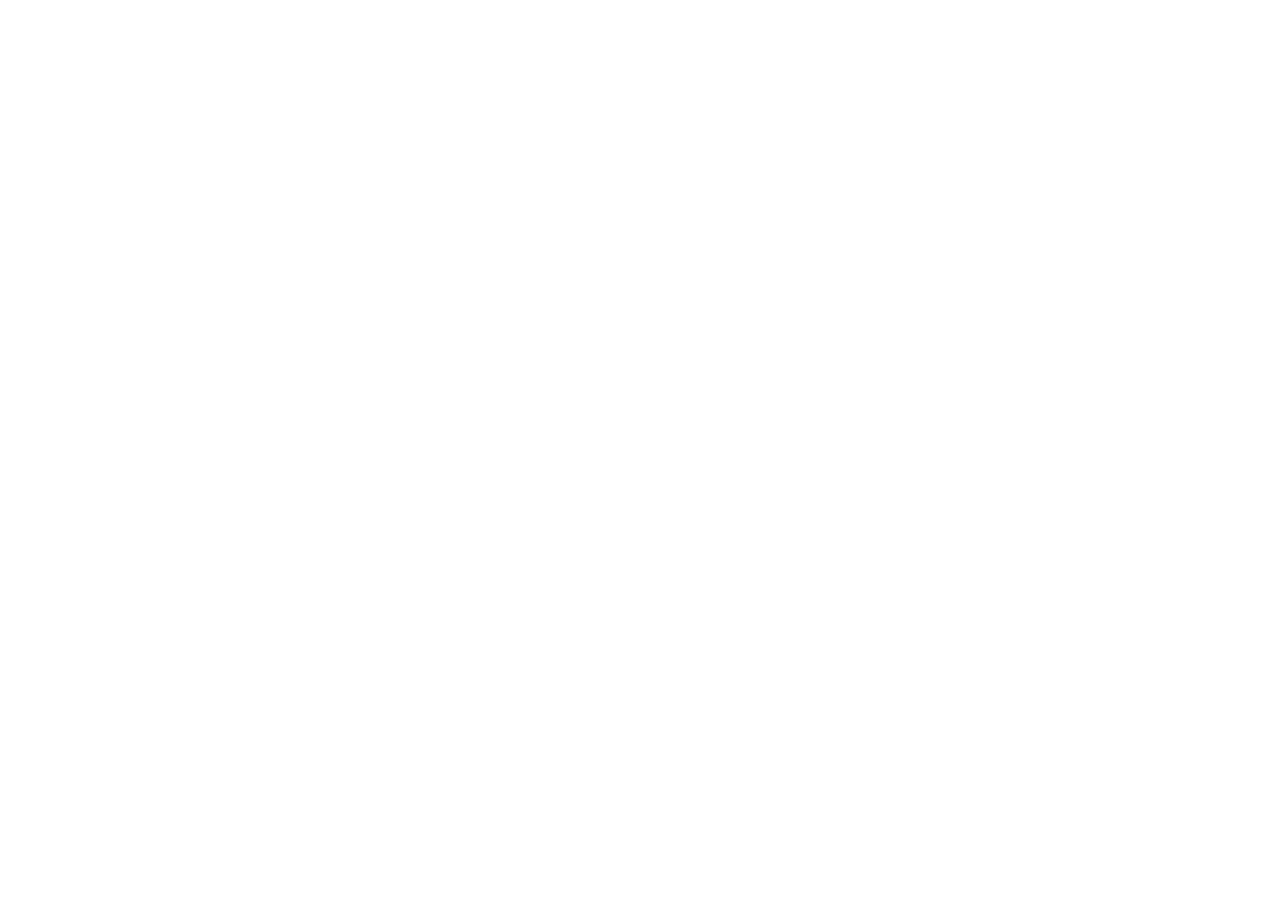
==== frontend-spa/index.html @ 02af86c4 "fix backend api with spring" ====
<!DOCTYPE html>
<html lang="en">

<head>
    <meta charset="UTF-8">
    <meta name="viewport" content="width=device-width, initial-scale=1.0">
    <title>Module 5 Project</title>
</head>

<body>

</body>

</html>
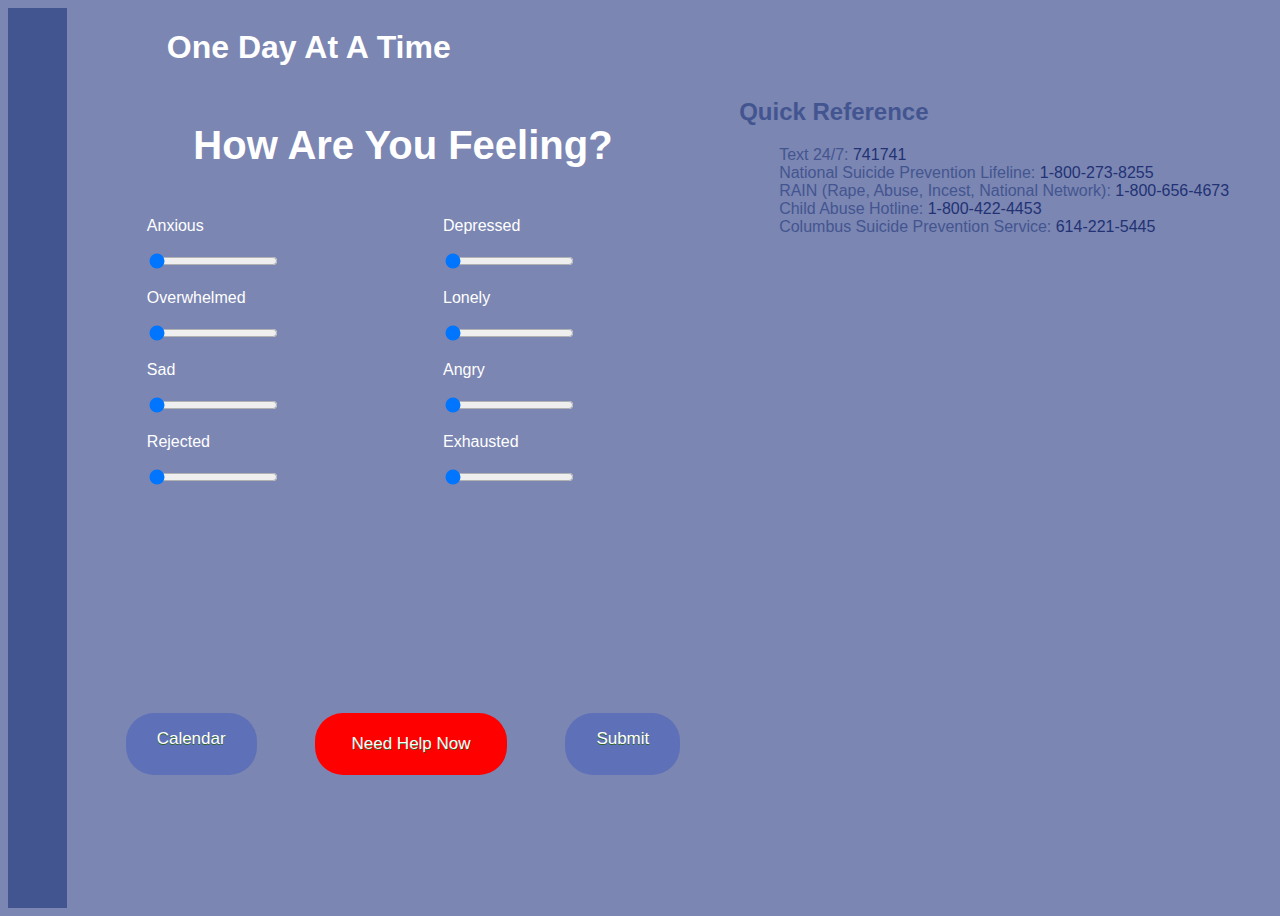
==== commit c072502b: "getting index.html ready" ====
--- a/frontend-spa/index.html
+++ b/frontend-spa/index.html
@@ -2,12 +2,110 @@
 <html lang="en">
 
 <head>
+    <link rel="stylesheet" href="src/css/layout.css">
+    <link rel="stylesheet" href="src/css/style.css">
+    <link rel="stylesheet" href="src/css/calendar.css">
+    <link rel="stylesheet" href="src/css/card.css">
     <meta charset="UTF-8">
     <meta name="viewport" content="width=device-width, initial-scale=1.0">
-    <title>Module 5 Project</title>
+    <title>One Day At A Time</title>
 </head>
 
 <body>
+    <div class="grid-container">
+        <aside class="col-left"></aside>
+        <section class="col-mid">
+            <div class="mid-row-one"><h1>One Day At A Time</h1>
+            </div>
+            <div class="mid-row-two">
+                <div class="speedometer-grid">
+                    <h2 class="lander__header">How Are You Feeling?</h2>
+                    <div class="rating-elements">
+                        <div class="speedometer">
+                            <p class="speedometer-title">Anxious</p>
+                            <div class="slider">
+                                <input name="anxious" class="anxious_input slider_input" type="range" value="0" min="0" max="100">
+                            </div>
+                        </div>
+                        <div class="speedometer">
+                            <p class="speedometer-title">Depressed</p>
+                            <div class="slider">
+                                <input name="depressed" class="depressed_input slider_input" type="range" value="0" min="0" max="100">
+                            </div>
+                        </div>
+                        <div class="speedometer">
+                            <p class="speedometer-title">Overwhelmed</p>
+                            <div class="slider">
+                                <input name="overwhelmed" class="overwhelmed_input slider_input" type="range" value="0" min="0" max="100">
+                            </div>
+                        </div>
+                        <div class="speedometer">
+                            <p class="speedometer-title">Lonely</p>
+                            <div class="slider">
+                                <input name="lonely" class="lonely_input slider_input" type="range" value="0" min="0" max="100">
+                            </div>
+                        </div>
+                        <div class="speedometer">
+                            <p class="speedometer-title">Sad</p>
+                            <div class="slider">
+                                <input name="sad" class="sad_input slider_input" type="range" value="0" min="0" max="100">
+                            </div>
+                        </div>
+                        <div class="speedometer">
+                            <p class="speedometer-title">Angry</p>
+                            <div class="slider">
+                                <input name="angry" class="angry_input slider_input" type="range" value="0" min="0" max="100">
+                            </div>
+                        </div>
+                        <div class="speedometer">
+                            <p class="speedometer-title">Rejected</p>
+                            <div class="slider">
+                                <input name="rejected" class="rejected_input slider_input" type="range" value="0" min="0" max="100">
+                            </div>
+                        </div>
+                        <div class="speedometer">
+                            <p class="speedometer-title">Exhausted</p>
+                            <div class="slider">
+                                <input name="exhausted" class="exhausted_input slider_input" type="range" value="0" min="0" max="100">
+                            </div>
+                        </div>
+                    </div>
+
+
+                </div>
+            </div>
+           
+    
+                
+
+ 
+        <div class="mid-row-three"><div class="button__div">
+            <a class="main-button calendar_button">Calendar</a>
+            <a class="urgent help_button main-button">Need Help Now</a>
+            <a class="main-button submit-button">Submit</a>
+                </div>
+            </div>
+        </section>
+        <section class="col-right">
+            <div class="info-list">
+                <h2 class="hotline">Quick Reference</h2>
+                <ul>
+                    <li><span class="hotline-title">Text 24/7: </span><span class="hotline-number">741741</span></li>
+                    <li><span class="hotline-title">National Suicide Prevention Lifeline: </span><span class="hotline-number">1-800-273-8255</span></li>
+                    <li><span class="hotline-title">RAIN (Rape, Abuse, Incest, National Network): </span><span class="hotline-number">1-800-656-4673</span></li>
+                    <li><span class="hotline-title">Child Abuse Hotline: </span><span class="hotline-number">1-800-422-4453</span></li>
+                    <li><span class="hotline-title">Columbus Suicide Prevention Service: </span><span class="hotline-number">614-221-5445</span></li>
+
+                </ul>
+            </div>
+        </section>
+    </div>
+
+
+    <script src="src/js/app.js"></script>
+    <script src="src/js/fetchSubmissions.js"></script>
+    <script src="src/js/calendar.js"></script>
+    <script src="src/js/emergencyButton.js"></script>
 
 </body>
 
--- a/frontend-spa/src/css/layout.css
+++ b/frontend-spa/src/css/layout.css
@@ -0,0 +1,72 @@
+.grid-container{
+    display: grid;
+    grid-template-columns: repeat (7, 1fr);
+    height: 100vh;
+    width: 100vw;
+    overflow: hidden;
+}
+.lander__header{
+    width: 100%;
+    text-align: center;
+
+}
+.info-list{
+    margin-top: 90px;
+}
+h1{
+    margin-left: 100px;
+}
+
+
+.col-left{
+    grid-column:1;
+}
+
+.col-mid{
+    grid-column:2/6;
+    display: grid;
+    grid-template-rows: 1fr 7fr 3fr;
+      
+}
+.mid-row-one{
+    grid-row:1;
+
+}
+.mid-row-two{
+    grid-row:2;
+}
+.mid-row-three{
+    grid-row: 3;
+}
+
+.col-right{
+    grid-column: 6;
+}
+
+.rating-elements{
+    display: grid;
+    grid-template-columns: 1fr 1fr;
+    margin-left:80px;
+}
+
+.button__div{
+    margin-top: 50px;
+    width: 100%;
+    display: flex;
+    justify-content: space-evenly;
+    bottom: 25%;
+}
+.card__container{
+    display: flex;
+    flex-wrap: wrap;
+}
+.card{
+    border-radius: 20px;
+    width: 100px;
+    height: 100px;
+    margin: 20px;
+}
+.note{
+    display: flex;
+    flex-direction: column;
+}--- a/frontend-spa/src/css/style.css
+++ b/frontend-spa/src/css/style.css
@@ -0,0 +1,62 @@
+body{
+    background-color: #7B86B2;
+    color: white;
+    font-family: sans-serif;
+}
+
+.lander__header{
+    font-size: 2.5em;
+}
+
+.col-left{
+    background-color: #435590;
+}
+.card{
+    background-color: #5E70B7;
+}
+button{
+    background-color: #5E70B7;
+}
+.hotline-title{
+    color: #435590;
+}
+.hotline-number{
+color:#223275 ;
+}
+ul{
+    list-style: none;
+}
+.hotline{
+    color: #435590;
+}
+.main-button{
+	background-color:#5e70b7;
+	border-radius:28px;	
+	display:inline-block;
+	cursor:pointer;
+	color:#ffffff;
+	font-size:17px;
+	padding:16px 31px;
+	text-decoration:none;
+    text-shadow:0px 1px 0px #2f6627;
+    user-select: none;
+}
+.main-button:hover {
+	background-color:#7381b9;
+}
+.main-button:active {
+	position:relative;
+	top:1px;
+}
+.help_button{
+    padding: 21px 36px;
+    background-color: red;
+
+}
+.help_button:hover{
+    background-color: red;
+    
+}
+
+
+
--- a/frontend-spa/src/css/calendar.css
+++ b/frontend-spa/src/css/calendar.css
@@ -0,0 +1,88 @@
+.calendar_grid {
+    display: grid;
+    grid-template-columns: repeat(7, 1fr);
+    grid-template-rows: repeat(5, 1fr);
+    width: 75%;
+    height: 80%;
+    margin: 0 auto;
+    column-gap: 5px;
+    row-gap: 5px;
+
+}
+
+.calendar_day {
+    background-color: #c8acee;
+    border-radius: 15px;
+    user-select: none;
+
+}
+
+.calendar_day:hover {
+    transition: transform 100ms ease-out;
+    transform: scale(1.1);
+}
+
+.calendar_anchor {
+    height: 100%;
+    grid-row: 1;
+
+
+}
+
+.calendar_month {
+    font-size: 2.5em;
+    text-align: center;
+}
+
+.calendar_day-low {
+    background-color: #acebee;
+
+}
+
+.calendar_day-med {
+    background-color: #dcee95;
+
+}
+
+.calendar_day-high {
+    background-color: #ec6996;
+}
+
+.calendar_header {
+    text-align: center;
+
+}
+
+.day_anchor {
+    height: 100%;
+}
+
+.single_day {
+    height: 50%;
+    width: 75%;
+    margin: 0 auto;
+    color: #435590;
+    background-color: #c8acee;
+    border-radius: 15px;
+
+}
+
+.single_day_title {
+    border-radius: 15px 15px 0 0;
+    text-align: center;
+}
+
+
+.month_info {
+    text-align: center;
+    font-size: 1.2em;
+    font-weight: 700;
+    margin-top: 5px;
+}
+
+
+.date_info {
+    text-align: center;
+    font-size: 2em;
+    font-weight: 900;
+}
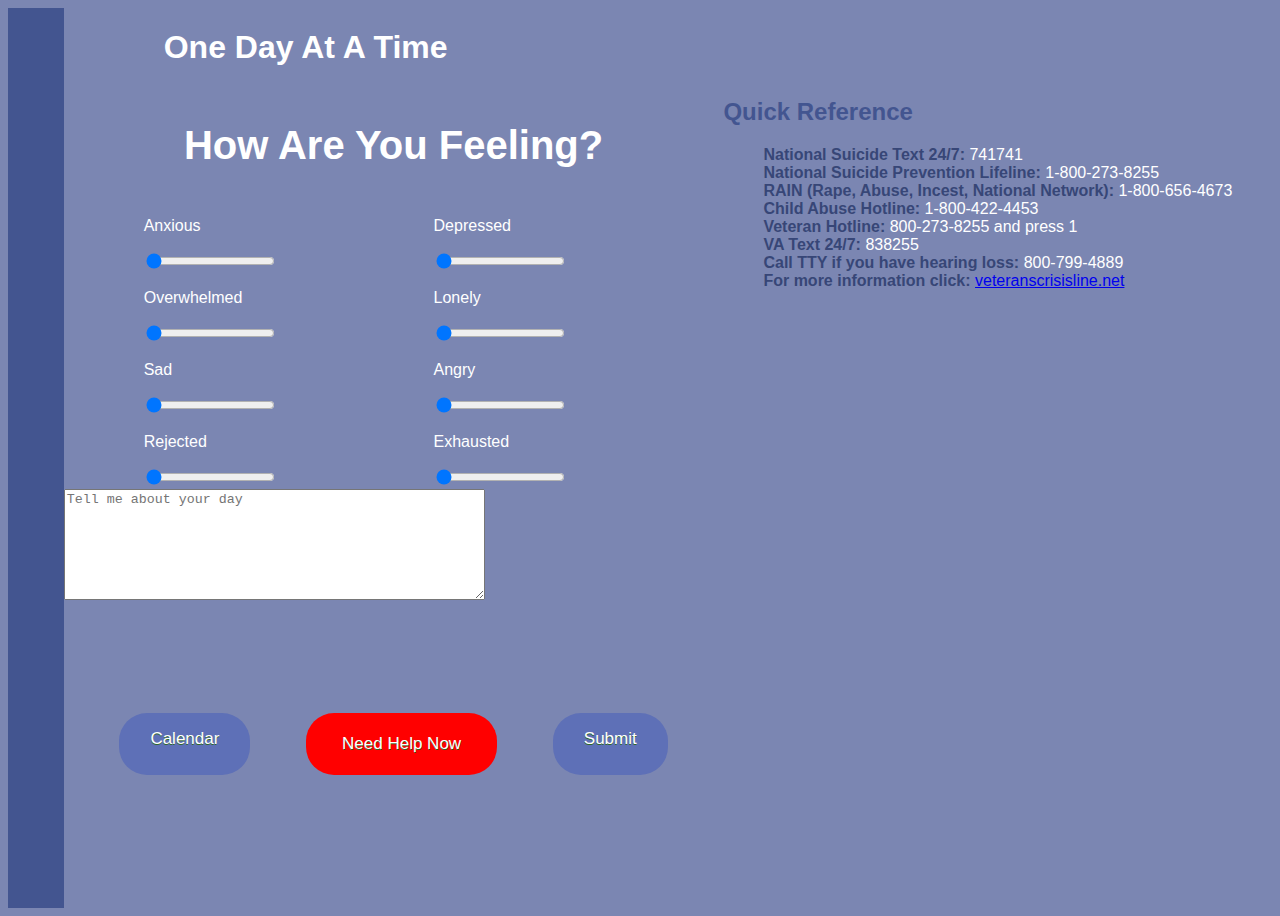
==== commit 2923fe05: "home and submit buttons both redirect to main page" ====
--- a/frontend-spa/index.html
+++ b/frontend-spa/index.html
@@ -70,19 +70,16 @@
                             </div>
                         </div>
                     </div>
+                </div>
+                <textarea class="note" rows="7" cols="50" placeholder="Tell me about your day"></textarea>
+            </div>
 
-
-                </div>
-            </div>
-           
-    
-                
-
- 
-        <div class="mid-row-three"><div class="button__div">
-            <a class="main-button calendar_button">Calendar</a>
-            <a class="urgent help_button main-button">Need Help Now</a>
-            <a class="main-button submit-button">Submit</a>
+            <div class="mid-row-three">
+                <div class="button__div">
+                    <a class="main-button calendar_button">Calendar</a>
+                    <a class="urgent help_button main-button">Need Help Now</a>
+                    <a class="main-button submit-button">Submit</a>
+                    <a class="main-button hide home_button" href="index.html">Home</a>
                 </div>
             </div>
         </section>
@@ -90,12 +87,14 @@
             <div class="info-list">
                 <h2 class="hotline">Quick Reference</h2>
                 <ul>
-                    <li><span class="hotline-title">Text 24/7: </span><span class="hotline-number">741741</span></li>
+                    <li><span class="hotline-title">National Suicide Text 24/7: </span><span class="hotline-number">741741</span></li>
                     <li><span class="hotline-title">National Suicide Prevention Lifeline: </span><span class="hotline-number">1-800-273-8255</span></li>
                     <li><span class="hotline-title">RAIN (Rape, Abuse, Incest, National Network): </span><span class="hotline-number">1-800-656-4673</span></li>
                     <li><span class="hotline-title">Child Abuse Hotline: </span><span class="hotline-number">1-800-422-4453</span></li>
-                    <li><span class="hotline-title">Columbus Suicide Prevention Service: </span><span class="hotline-number">614-221-5445</span></li>
-
+                    <li><span class="hotline-title">Veteran Hotline: </span><span class="hotline-number">800-273-8255 and press 1</span></li>
+                    <li><span class="hotline-title">VA Text 24/7: </span><span class="hotline-number">838255</span></li>
+                    <li><span class="hotline-title">Call TTY if you have hearing loss: </span><span class="hotline-number">800-799-4889</span></li>
+                    <li><span class="hotline-title">For more information click: </span><span><a href="https://www.veteranscrisisline.net/" target="_blank">veteranscrisisline.net</a></span></li>
                 </ul>
             </div>
         </section>
@@ -106,7 +105,7 @@
     <script src="src/js/fetchSubmissions.js"></script>
     <script src="src/js/calendar.js"></script>
     <script src="src/js/emergencyButton.js"></script>
-
+ 
 </body>
 
 </html>
--- a/frontend-spa/src/css/style.css
+++ b/frontend-spa/src/css/style.css
@@ -11,17 +11,16 @@
 .col-left{
     background-color: #435590;
 }
-.card{
-    background-color: #5E70B7;
-}
-button{
+.button{
     background-color: #5E70B7;
 }
 .hotline-title{
-    color: #435590;
+    color: #374677;
+    font-weight: 700;
+
 }
 .hotline-number{
-color:#223275 ;
+color: #ffffff ;
 }
 ul{
     list-style: none;
@@ -57,6 +56,10 @@
     background-color: red;
     
 }
+.hide{
+    visibility: hidden;
+    display: none;
+}
 
 
 
--- a/frontend-spa/src/css/calendar.css
+++ b/frontend-spa/src/css/calendar.css
@@ -71,6 +71,15 @@
     border-radius: 15px 15px 0 0;
     text-align: center;
 }
+.single_day_body{
+    display:flex;
+    justify-content: space-around;
+    
+}
+.single_day_list{
+    padding: 0;
+
+}
 
 
 .month_info {
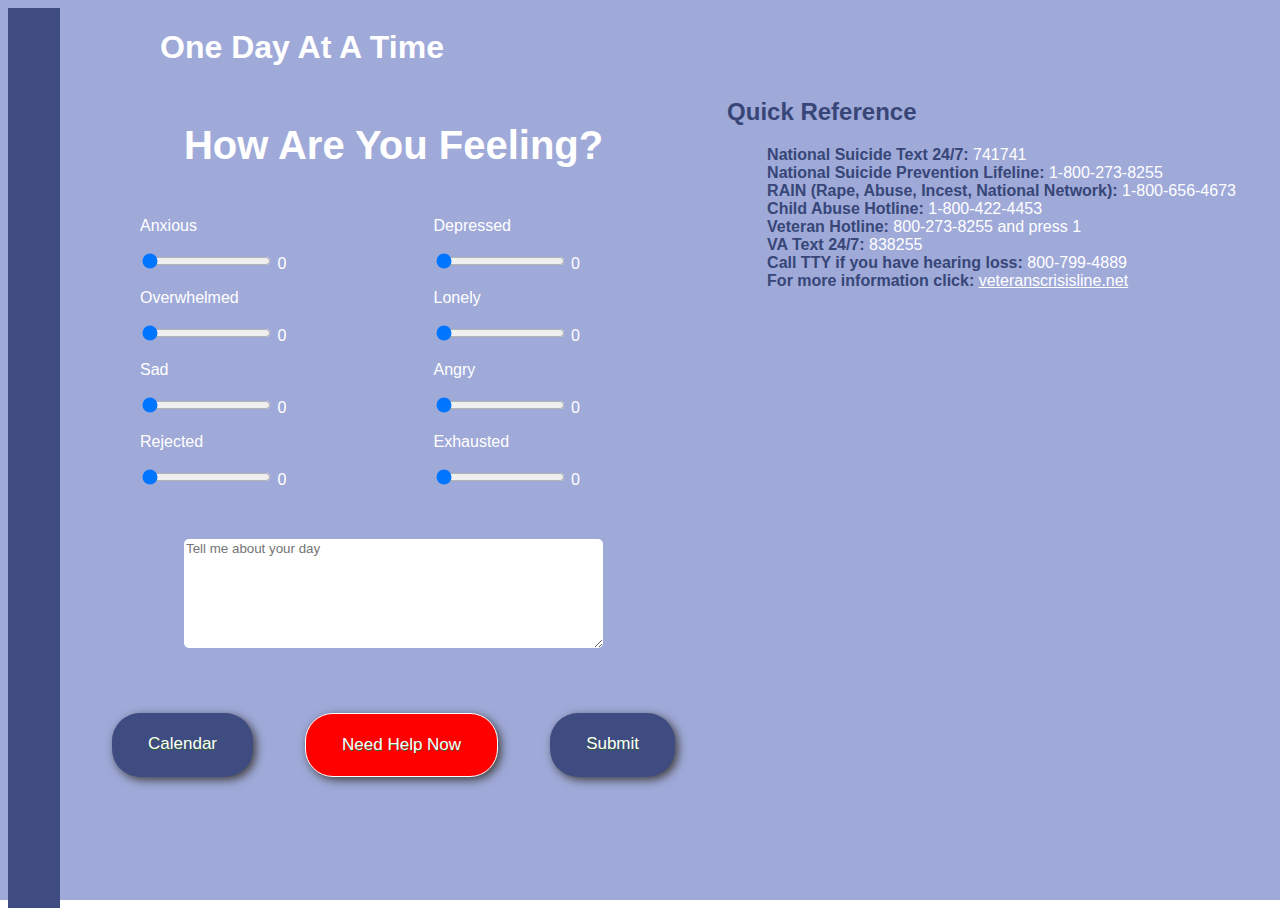
==== commit 2645f4b8: "working on slider styling & created slider.css" ====
--- a/frontend-spa/index.html
+++ b/frontend-spa/index.html
@@ -6,6 +6,8 @@
     <link rel="stylesheet" href="src/css/style.css">
     <link rel="stylesheet" href="src/css/calendar.css">
     <link rel="stylesheet" href="src/css/card.css">
+    <link rel="stylesheet" href="src/css/sliders.css">
+
     <meta charset="UTF-8">
     <meta name="viewport" content="width=device-width, initial-scale=1.0">
     <title>One Day At A Time</title>
@@ -25,48 +27,64 @@
                             <p class="speedometer-title">Anxious</p>
                             <div class="slider">
                                 <input name="anxious" class="anxious_input slider_input" type="range" value="0" min="0" max="100">
+                                <span class="range__value">0</span>
+
                             </div>
                         </div>
                         <div class="speedometer">
                             <p class="speedometer-title">Depressed</p>
                             <div class="slider">
                                 <input name="depressed" class="depressed_input slider_input" type="range" value="0" min="0" max="100">
+                                <span class="range__value">0</span>
+
                             </div>
                         </div>
                         <div class="speedometer">
                             <p class="speedometer-title">Overwhelmed</p>
                             <div class="slider">
                                 <input name="overwhelmed" class="overwhelmed_input slider_input" type="range" value="0" min="0" max="100">
+                                <span class="range__value">0</span>
+
                             </div>
                         </div>
                         <div class="speedometer">
                             <p class="speedometer-title">Lonely</p>
                             <div class="slider">
                                 <input name="lonely" class="lonely_input slider_input" type="range" value="0" min="0" max="100">
+                                <span class="range__value">0</span>
+
                             </div>
                         </div>
                         <div class="speedometer">
                             <p class="speedometer-title">Sad</p>
                             <div class="slider">
                                 <input name="sad" class="sad_input slider_input" type="range" value="0" min="0" max="100">
+                                <span class="range__value">0</span>
+
                             </div>
                         </div>
                         <div class="speedometer">
                             <p class="speedometer-title">Angry</p>
                             <div class="slider">
                                 <input name="angry" class="angry_input slider_input" type="range" value="0" min="0" max="100">
+                                <span class="range__value">0</span>
+
                             </div>
                         </div>
                         <div class="speedometer">
                             <p class="speedometer-title">Rejected</p>
                             <div class="slider">
                                 <input name="rejected" class="rejected_input slider_input" type="range" value="0" min="0" max="100">
+                                <span class="range__value">0</span>
+
                             </div>
                         </div>
                         <div class="speedometer">
                             <p class="speedometer-title">Exhausted</p>
                             <div class="slider">
                                 <input name="exhausted" class="exhausted_input slider_input" type="range" value="0" min="0" max="100">
+                                <span class="range__value">0</span>
+
                             </div>
                         </div>
                     </div>
--- a/frontend-spa/src/css/layout.css
+++ b/frontend-spa/src/css/layout.css
@@ -26,6 +26,7 @@
     grid-column:2/6;
     display: grid;
     grid-template-rows: 1fr 7fr 3fr;
+    max-height: 100%;
       
 }
 .mid-row-one{
@@ -34,6 +35,7 @@
 }
 .mid-row-two{
     grid-row:2;
+   
 }
 .mid-row-three{
     grid-row: 3;
@@ -48,7 +50,12 @@
     grid-template-columns: 1fr 1fr;
     margin-left:80px;
 }
-
+textarea{
+    border: none;
+    border-radius: 5px;
+    display: block;
+    margin: 50px auto 0 auto;
+}
 .button__div{
     margin-top: 50px;
     width: 100%;
@@ -56,16 +63,7 @@
     justify-content: space-evenly;
     bottom: 25%;
 }
-.card__container{
-    display: flex;
-    flex-wrap: wrap;
-}
-.card{
-    border-radius: 20px;
-    width: 100px;
-    height: 100px;
-    margin: 20px;
-}
+
 .note{
     display: flex;
     flex-direction: column;
--- a/frontend-spa/src/css/style.css
+++ b/frontend-spa/src/css/style.css
@@ -1,7 +1,21 @@
-body{
-    background-color: #7B86B2;
+*{
     color: white;
     font-family: sans-serif;
+   
+}
+
+body::after{
+    background-color: rgb(95, 114, 192);
+    background-image: url("https://images.unsplash.com/photo-1541256942802-7b29531f0df8?ixlib=rb-1.2.1&ixid=eyJhcHBfaWQiOjEyMDd9&auto=format&fit=crop&w=1650&q=80");
+    background-size: auto;
+    content: "";
+    position: absolute;
+    top: 0;
+    bottom: 0;
+    right: 0;
+    left: 0;
+    z-index: -1;
+    opacity: 0.6;
 }
 
 .lander__header{
@@ -9,7 +23,7 @@
 }
 
 .col-left{
-    background-color: #435590;
+    background-color: #3e4c81;
 }
 .button{
     background-color: #5E70B7;
@@ -26,10 +40,11 @@
     list-style: none;
 }
 .hotline{
-    color: #435590;
+    color: #374677;
 }
+
 .main-button{
-	background-color:#5e70b7;
+	background-color:#3e4c81;
 	border-radius:28px;	
 	display:inline-block;
 	cursor:pointer;
@@ -39,21 +54,38 @@
 	text-decoration:none;
     text-shadow:0px 1px 0px #2f6627;
     user-select: none;
+    box-shadow: 3px 3px 10px #413f3f;
+
 }
+
 .main-button:hover {
-	background-color:#7381b9;
+	background-color:#495ba7;
 }
+
 .main-button:active {
 	position:relative;
 	top:1px;
 }
+
+.submit-button{    
+    padding: 21px 36px;
+}
+.home_button{
+    padding: 21px 36px;
+}
+
+.calendar_button{
+    padding: 21px 36px;
+}
+
 .help_button{
+    border:1px solid;
     padding: 21px 36px;
     background-color: red;
+}
 
-}
 .help_button:hover{
-    background-color: red;
+    background-color: rgb(253, 61, 61);
     
 }
 .hide{
--- a/frontend-spa/src/css/calendar.css
+++ b/frontend-spa/src/css/calendar.css
@@ -1,12 +1,12 @@
 .calendar_grid {
     display: grid;
     grid-template-columns: repeat(7, 1fr);
-    grid-template-rows: repeat(5, 1fr);
-    width: 75%;
+    /* grid-template-rows: repeat(5, 1fr); */
+    width: 90%;
     height: 80%;
     margin: 0 auto;
-    column-gap: 5px;
-    row-gap: 5px;
+    column-gap: 15px;
+    row-gap: 15px;
 
 }
 
@@ -14,7 +14,7 @@
     background-color: #c8acee;
     border-radius: 15px;
     user-select: none;
-
+    box-shadow: 3px 3px 10px #413f3f;
 }
 
 .calendar_day:hover {
@@ -23,10 +23,7 @@
 }
 
 .calendar_anchor {
-    height: 100%;
     grid-row: 1;
-
-
 }
 
 .calendar_month {
@@ -62,8 +59,9 @@
     width: 75%;
     margin: 0 auto;
     color: #435590;
-    background-color: #c8acee;
+    background-color: #EF959C;
     border-radius: 15px;
+    box-shadow: 3px 3px 10px #413f3f;
 
 }
 
@@ -81,7 +79,6 @@
 
 }
 
-
 .month_info {
     text-align: center;
     font-size: 1.2em;
@@ -89,7 +86,6 @@
     margin-top: 5px;
 }
 
-
 .date_info {
     text-align: center;
     font-size: 2em;
--- a/frontend-spa/src/css/card.css
+++ b/frontend-spa/src/css/card.css
@@ -0,0 +1,24 @@
+.card{
+    
+    border: 1px solid;
+    box-shadow: 5px 10px 20px #413f3f;
+    display: flex;
+    justify-content: center;
+    align-items: center;
+    padding: 25px;
+    border-radius: 20px;
+    width: 100px;
+    height: 100px;
+    margin: 20px;
+    background-color: #455588;
+    font-family: 'Lucida Sans', 'Lucida Sans Regular', 'Lucida Grande', 'Lucida Sans Unicode', Geneva, Verdana, sans-serif ;
+    font-size: large;
+    text-align: center;
+}
+
+.card__container{
+    display: flex;
+    justify-content: center;
+    display: flex;
+    flex-wrap: wrap;
+}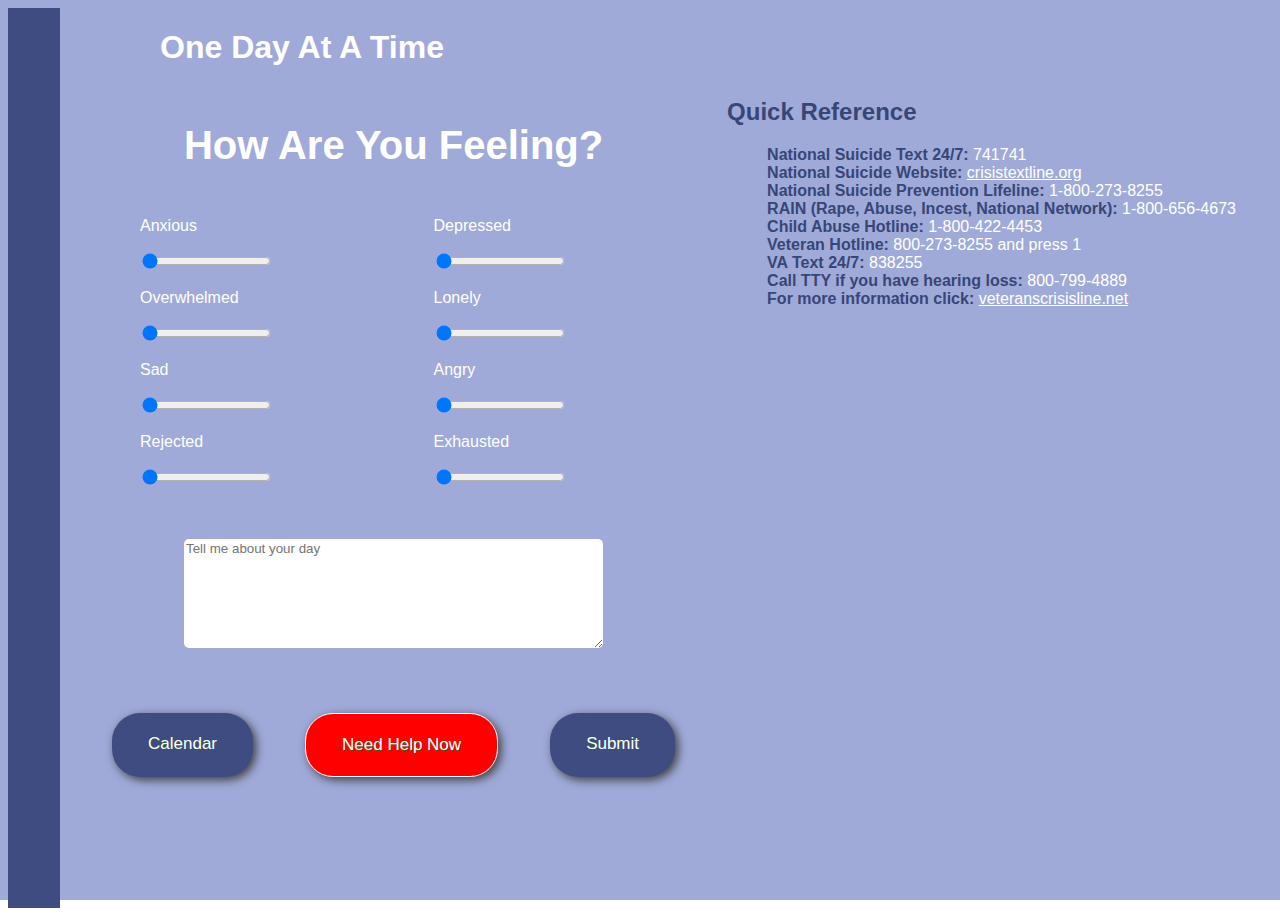
==== commit 93a6a255: "added content to med and high responses on app.js" ====
--- a/frontend-spa/index.html
+++ b/frontend-spa/index.html
@@ -6,8 +6,6 @@
     <link rel="stylesheet" href="src/css/style.css">
     <link rel="stylesheet" href="src/css/calendar.css">
     <link rel="stylesheet" href="src/css/card.css">
-    <link rel="stylesheet" href="src/css/sliders.css">
-
     <meta charset="UTF-8">
     <meta name="viewport" content="width=device-width, initial-scale=1.0">
     <title>One Day At A Time</title>
@@ -27,64 +25,48 @@
                             <p class="speedometer-title">Anxious</p>
                             <div class="slider">
                                 <input name="anxious" class="anxious_input slider_input" type="range" value="0" min="0" max="100">
-                                <span class="range__value">0</span>
-
                             </div>
                         </div>
                         <div class="speedometer">
                             <p class="speedometer-title">Depressed</p>
                             <div class="slider">
                                 <input name="depressed" class="depressed_input slider_input" type="range" value="0" min="0" max="100">
-                                <span class="range__value">0</span>
-
                             </div>
                         </div>
                         <div class="speedometer">
                             <p class="speedometer-title">Overwhelmed</p>
                             <div class="slider">
                                 <input name="overwhelmed" class="overwhelmed_input slider_input" type="range" value="0" min="0" max="100">
-                                <span class="range__value">0</span>
-
                             </div>
                         </div>
                         <div class="speedometer">
                             <p class="speedometer-title">Lonely</p>
                             <div class="slider">
                                 <input name="lonely" class="lonely_input slider_input" type="range" value="0" min="0" max="100">
-                                <span class="range__value">0</span>
-
                             </div>
                         </div>
                         <div class="speedometer">
                             <p class="speedometer-title">Sad</p>
                             <div class="slider">
                                 <input name="sad" class="sad_input slider_input" type="range" value="0" min="0" max="100">
-                                <span class="range__value">0</span>
-
                             </div>
                         </div>
                         <div class="speedometer">
                             <p class="speedometer-title">Angry</p>
                             <div class="slider">
                                 <input name="angry" class="angry_input slider_input" type="range" value="0" min="0" max="100">
-                                <span class="range__value">0</span>
-
                             </div>
                         </div>
                         <div class="speedometer">
                             <p class="speedometer-title">Rejected</p>
                             <div class="slider">
                                 <input name="rejected" class="rejected_input slider_input" type="range" value="0" min="0" max="100">
-                                <span class="range__value">0</span>
-
                             </div>
                         </div>
                         <div class="speedometer">
                             <p class="speedometer-title">Exhausted</p>
                             <div class="slider">
                                 <input name="exhausted" class="exhausted_input slider_input" type="range" value="0" min="0" max="100">
-                                <span class="range__value">0</span>
-
                             </div>
                         </div>
                     </div>
@@ -106,6 +88,7 @@
                 <h2 class="hotline">Quick Reference</h2>
                 <ul>
                     <li><span class="hotline-title">National Suicide Text 24/7: </span><span class="hotline-number">741741</span></li>
+                    <li><span class="hotline-title">National Suicide Website: </span><span class="hotline-number"><a href="https://www.crisistextline.org/">crisistextline.org</a></span></li>
                     <li><span class="hotline-title">National Suicide Prevention Lifeline: </span><span class="hotline-number">1-800-273-8255</span></li>
                     <li><span class="hotline-title">RAIN (Rape, Abuse, Incest, National Network): </span><span class="hotline-number">1-800-656-4673</span></li>
                     <li><span class="hotline-title">Child Abuse Hotline: </span><span class="hotline-number">1-800-422-4453</span></li>
--- a/frontend-spa/src/css/layout.css
+++ b/frontend-spa/src/css/layout.css
@@ -55,6 +55,7 @@
     border-radius: 5px;
     display: block;
     margin: 50px auto 0 auto;
+    color: black;
 }
 .button__div{
     margin-top: 50px;
--- a/frontend-spa/src/css/card.css
+++ b/frontend-spa/src/css/card.css
@@ -7,8 +7,8 @@
     align-items: center;
     padding: 25px;
     border-radius: 20px;
-    width: 100px;
-    height: 100px;
+    width: auto;
+    height: auto;
     margin: 20px;
     background-color: #455588;
     font-family: 'Lucida Sans', 'Lucida Sans Regular', 'Lucida Grande', 'Lucida Sans Unicode', Geneva, Verdana, sans-serif ;
@@ -21,4 +21,26 @@
     justify-content: center;
     display: flex;
     flex-wrap: wrap;
-}+}
+.emergency_card{
+    border: 1px solid;
+    box-shadow: 5px 10px 20px #413f3f;
+    padding: 25px;
+    border-radius: 20px;
+     width: 80%;
+    height: 50%; 
+    margin: 0 auto;
+    background-color: #455588;
+    font-family: 'Lucida Sans', 'Lucida Sans Regular', 'Lucida Grande', 'Lucida Sans Unicode', Geneva, Verdana, sans-serif ;
+    font-size: large;
+    text-align: center;
+
+}
+.help_now{
+    font-size: 4em;
+    font-family: 'Impact',  Geneva, Verdana, sans-serif ;
+    margin: 5px;
+
+
+}
+
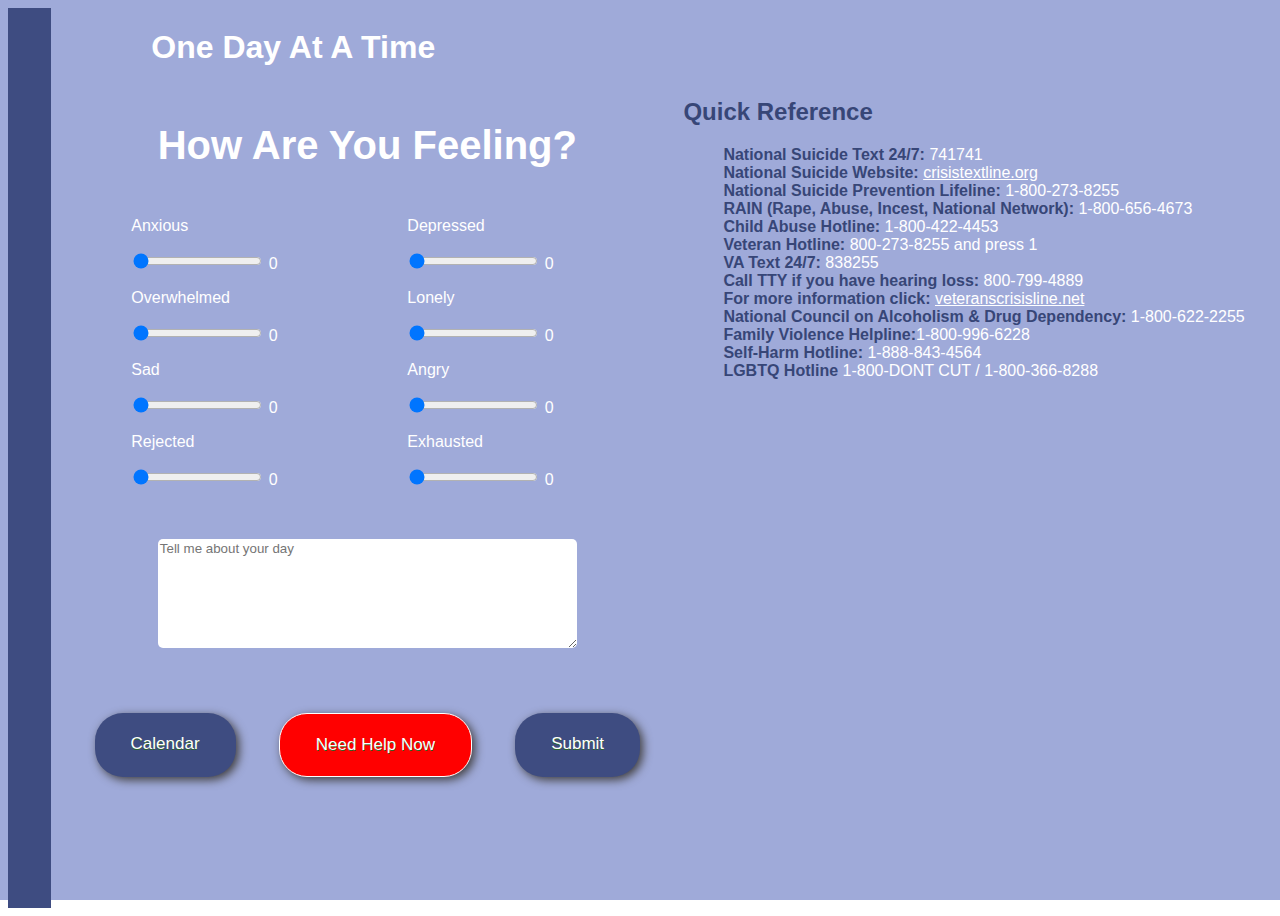
==== commit aa317cc6: "added additional responces for low med high, added new quick references as well" ====
--- a/frontend-spa/index.html
+++ b/frontend-spa/index.html
@@ -6,6 +6,8 @@
     <link rel="stylesheet" href="src/css/style.css">
     <link rel="stylesheet" href="src/css/calendar.css">
     <link rel="stylesheet" href="src/css/card.css">
+    <link rel="stylesheet" href="src/css/sliders.css">
+
     <meta charset="UTF-8">
     <meta name="viewport" content="width=device-width, initial-scale=1.0">
     <title>One Day At A Time</title>
@@ -25,48 +27,64 @@
                             <p class="speedometer-title">Anxious</p>
                             <div class="slider">
                                 <input name="anxious" class="anxious_input slider_input" type="range" value="0" min="0" max="100">
+                                <span class="range__value">0</span>
+
                             </div>
                         </div>
                         <div class="speedometer">
                             <p class="speedometer-title">Depressed</p>
                             <div class="slider">
                                 <input name="depressed" class="depressed_input slider_input" type="range" value="0" min="0" max="100">
+                                <span class="range__value">0</span>
+
                             </div>
                         </div>
                         <div class="speedometer">
                             <p class="speedometer-title">Overwhelmed</p>
                             <div class="slider">
                                 <input name="overwhelmed" class="overwhelmed_input slider_input" type="range" value="0" min="0" max="100">
+                                <span class="range__value">0</span>
+
                             </div>
                         </div>
                         <div class="speedometer">
                             <p class="speedometer-title">Lonely</p>
                             <div class="slider">
                                 <input name="lonely" class="lonely_input slider_input" type="range" value="0" min="0" max="100">
+                                <span class="range__value">0</span>
+
                             </div>
                         </div>
                         <div class="speedometer">
                             <p class="speedometer-title">Sad</p>
                             <div class="slider">
                                 <input name="sad" class="sad_input slider_input" type="range" value="0" min="0" max="100">
+                                <span class="range__value">0</span>
+
                             </div>
                         </div>
                         <div class="speedometer">
                             <p class="speedometer-title">Angry</p>
                             <div class="slider">
                                 <input name="angry" class="angry_input slider_input" type="range" value="0" min="0" max="100">
+                                <span class="range__value">0</span>
+
                             </div>
                         </div>
                         <div class="speedometer">
                             <p class="speedometer-title">Rejected</p>
                             <div class="slider">
                                 <input name="rejected" class="rejected_input slider_input" type="range" value="0" min="0" max="100">
+                                <span class="range__value">0</span>
+
                             </div>
                         </div>
                         <div class="speedometer">
                             <p class="speedometer-title">Exhausted</p>
                             <div class="slider">
                                 <input name="exhausted" class="exhausted_input slider_input" type="range" value="0" min="0" max="100">
+                                <span class="range__value">0</span>
+
                             </div>
                         </div>
                     </div>
@@ -96,6 +114,10 @@
                     <li><span class="hotline-title">VA Text 24/7: </span><span class="hotline-number">838255</span></li>
                     <li><span class="hotline-title">Call TTY if you have hearing loss: </span><span class="hotline-number">800-799-4889</span></li>
                     <li><span class="hotline-title">For more information click: </span><span><a href="https://www.veteranscrisisline.net/" target="_blank">veteranscrisisline.net</a></span></li>
+                    <li><span class="hotline-title">National Council on Alcoholism & Drug Dependency: </span><span class="hotline-number">1-800-622-2255</span></li>
+                    <li><span class="hotline-title">Family Violence Helpline:</span><span class="hotline-number">1-800-996-6228</span></li>
+                    <li><span class="hotline-title">Self-Harm Hotline: </span><span class="hotline-number">1-888-843-4564</span></li>
+                    <li><span class="hotline-title">LGBTQ Hotline </span><span class="hotline-number">1-800-DONT CUT / 1-800-366-8288</span></li>
                 </ul>
             </div>
         </section>
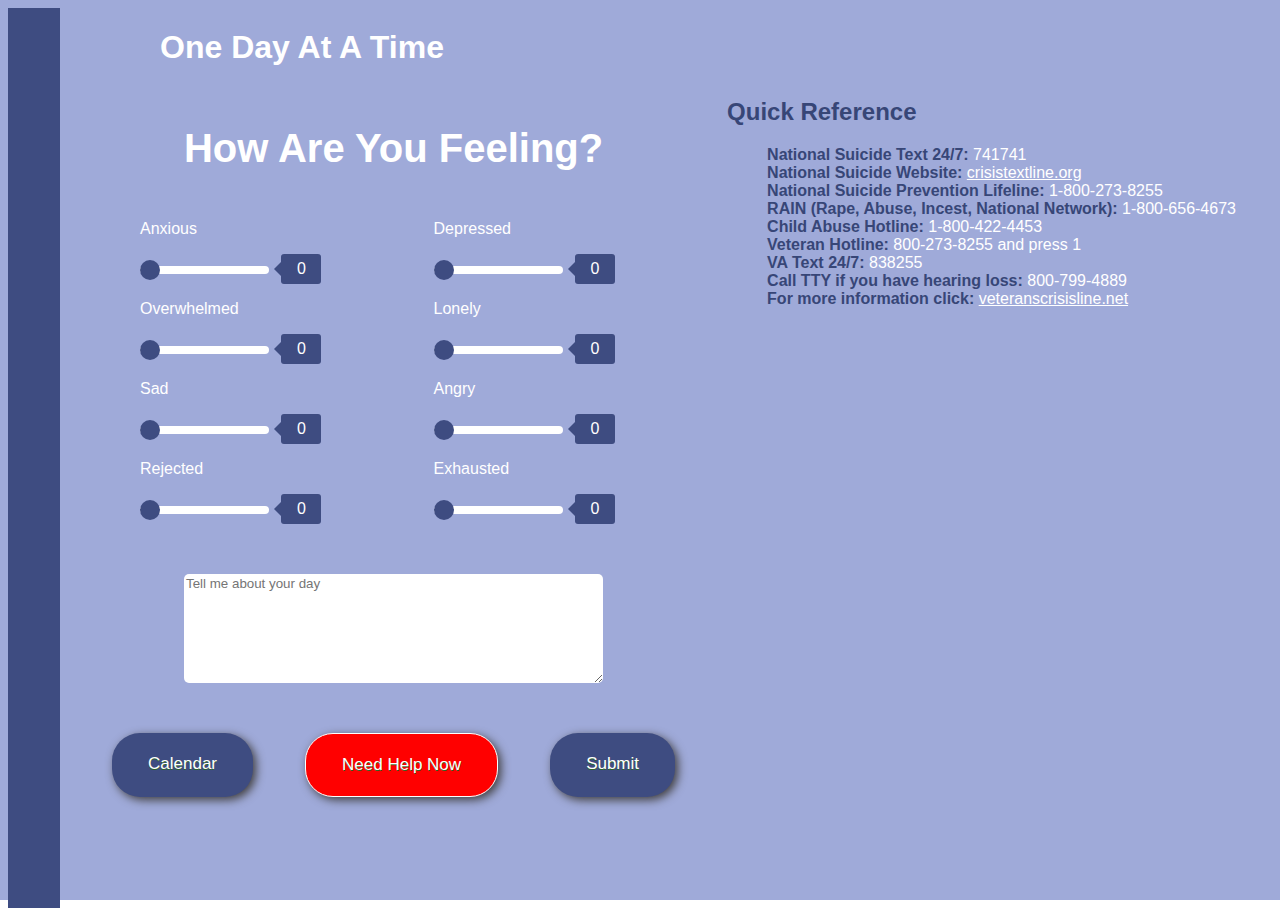
==== commit 9d30a55c: "Merge pull request #83 from WCCI-one-day-at-a-time/sliderJs" ====
--- a/frontend-spa/index.html
+++ b/frontend-spa/index.html
@@ -27,7 +27,7 @@
                             <p class="speedometer-title">Anxious</p>
                             <div class="slider">
                                 <input name="anxious" class="anxious_input slider_input" type="range" value="0" min="0" max="100">
-                                <span class="range__value">0</span>
+                                <span class="anxious__value range__value">0</span>
 
                             </div>
                         </div>
@@ -35,7 +35,7 @@
                             <p class="speedometer-title">Depressed</p>
                             <div class="slider">
                                 <input name="depressed" class="depressed_input slider_input" type="range" value="0" min="0" max="100">
-                                <span class="range__value">0</span>
+                                <span class="depressed__value range__value">0</span>
 
                             </div>
                         </div>
@@ -43,7 +43,7 @@
                             <p class="speedometer-title">Overwhelmed</p>
                             <div class="slider">
                                 <input name="overwhelmed" class="overwhelmed_input slider_input" type="range" value="0" min="0" max="100">
-                                <span class="range__value">0</span>
+                                <span class="overwhelmed__value range__value">0</span>
 
                             </div>
                         </div>
@@ -51,7 +51,7 @@
                             <p class="speedometer-title">Lonely</p>
                             <div class="slider">
                                 <input name="lonely" class="lonely_input slider_input" type="range" value="0" min="0" max="100">
-                                <span class="range__value">0</span>
+                                <span class="lonely__value range__value">0</span>
 
                             </div>
                         </div>
@@ -59,7 +59,7 @@
                             <p class="speedometer-title">Sad</p>
                             <div class="slider">
                                 <input name="sad" class="sad_input slider_input" type="range" value="0" min="0" max="100">
-                                <span class="range__value">0</span>
+                                <span class="sad__value range__value">0</span>
 
                             </div>
                         </div>
@@ -67,7 +67,7 @@
                             <p class="speedometer-title">Angry</p>
                             <div class="slider">
                                 <input name="angry" class="angry_input slider_input" type="range" value="0" min="0" max="100">
-                                <span class="range__value">0</span>
+                                <span class="angry__value range__value">0</span>
 
                             </div>
                         </div>
@@ -75,7 +75,7 @@
                             <p class="speedometer-title">Rejected</p>
                             <div class="slider">
                                 <input name="rejected" class="rejected_input slider_input" type="range" value="0" min="0" max="100">
-                                <span class="range__value">0</span>
+                                <span class="rejected__value range__value">0</span>
 
                             </div>
                         </div>
@@ -83,7 +83,7 @@
                             <p class="speedometer-title">Exhausted</p>
                             <div class="slider">
                                 <input name="exhausted" class="exhausted_input slider_input" type="range" value="0" min="0" max="100">
-                                <span class="range__value">0</span>
+                                <span class="exhausted__value range__value">0</span>
 
                             </div>
                         </div>
@@ -114,10 +114,6 @@
                     <li><span class="hotline-title">VA Text 24/7: </span><span class="hotline-number">838255</span></li>
                     <li><span class="hotline-title">Call TTY if you have hearing loss: </span><span class="hotline-number">800-799-4889</span></li>
                     <li><span class="hotline-title">For more information click: </span><span><a href="https://www.veteranscrisisline.net/" target="_blank">veteranscrisisline.net</a></span></li>
-                    <li><span class="hotline-title">National Council on Alcoholism & Drug Dependency: </span><span class="hotline-number">1-800-622-2255</span></li>
-                    <li><span class="hotline-title">Family Violence Helpline:</span><span class="hotline-number">1-800-996-6228</span></li>
-                    <li><span class="hotline-title">Self-Harm Hotline: </span><span class="hotline-number">1-888-843-4564</span></li>
-                    <li><span class="hotline-title">LGBTQ Hotline </span><span class="hotline-number">1-800-DONT CUT / 1-800-366-8288</span></li>
                 </ul>
             </div>
         </section>
@@ -128,7 +124,7 @@
     <script src="src/js/fetchSubmissions.js"></script>
     <script src="src/js/calendar.js"></script>
     <script src="src/js/emergencyButton.js"></script>
- 
+
 </body>
 
 </html>
--- a/frontend-spa/src/css/layout.css
+++ b/frontend-spa/src/css/layout.css
@@ -1,63 +1,71 @@
-.grid-container{
+.grid-container {
     display: grid;
     grid-template-columns: repeat (7, 1fr);
     height: 100vh;
     width: 100vw;
     overflow: hidden;
 }
-.lander__header{
+
+.lander__header {
     width: 100%;
     text-align: center;
 
 }
-.info-list{
+
+.info-list {
     margin-top: 90px;
 }
-h1{
+
+h1 {
     margin-left: 100px;
 }
 
 
-.col-left{
-    grid-column:1;
+.col-left {
+    grid-column: 1;
 }
 
-.col-mid{
-    grid-column:2/6;
+.col-mid {
+    grid-column: 2/6;
     display: grid;
     grid-template-rows: 1fr 7fr 3fr;
     max-height: 100%;
-      
-}
-.mid-row-one{
-    grid-row:1;
 
 }
-.mid-row-two{
-    grid-row:2;
-   
+
+.mid-row-one {
+    grid-row: 1;
+
 }
-.mid-row-three{
+
+.mid-row-two {
+    grid-row: 2;
+
+}
+
+.mid-row-three {
     grid-row: 3;
 }
 
-.col-right{
+.col-right {
     grid-column: 6;
 }
 
-.rating-elements{
+.rating-elements {
     display: grid;
     grid-template-columns: 1fr 1fr;
-    margin-left:80px;
+    margin-left: 80px;
 }
-textarea{
+
+textarea {
     border: none;
     border-radius: 5px;
     display: block;
     margin: 50px auto 0 auto;
     color: black;
 }
-.button__div{
+
+.button__div {
     margin-top: 50px;
     width: 100%;
     display: flex;
@@ -65,7 +73,7 @@
     bottom: 25%;
 }
 
-.note{
+.note {
     display: flex;
     flex-direction: column;
-}+}
--- a/frontend-spa/src/css/style.css
+++ b/frontend-spa/src/css/style.css
@@ -7,7 +7,7 @@
 body::after{
     background-color: rgb(95, 114, 192);
     background-image: url("https://images.unsplash.com/photo-1541256942802-7b29531f0df8?ixlib=rb-1.2.1&ixid=eyJhcHBfaWQiOjEyMDd9&auto=format&fit=crop&w=1650&q=80");
-    background-size: auto;
+    background-size:cover;
     content: "";
     position: absolute;
     top: 0;
--- a/frontend-spa/src/css/calendar.css
+++ b/frontend-spa/src/css/calendar.css
@@ -1,7 +1,6 @@
 .calendar_grid {
     display: grid;
     grid-template-columns: repeat(7, 1fr);
-    /* grid-template-rows: repeat(5, 1fr); */
     width: 90%;
     height: 80%;
     margin: 0 auto;
@@ -69,12 +68,14 @@
     border-radius: 15px 15px 0 0;
     text-align: center;
 }
-.single_day_body{
-    display:flex;
+
+.single_day_body {
+    display: flex;
     justify-content: space-around;
-    
+
 }
-.single_day_list{
+
+.single_day_list {
     padding: 0;
 
 }
--- a/frontend-spa/src/css/card.css
+++ b/frontend-spa/src/css/card.css
@@ -1,5 +1,4 @@
-.card{
-    
+.card {
     border: 1px solid;
     box-shadow: 5px 10px 20px #413f3f;
     display: flex;
@@ -11,36 +10,37 @@
     height: auto;
     margin: 20px;
     background-color: #455588;
-    font-family: 'Lucida Sans', 'Lucida Sans Regular', 'Lucida Grande', 'Lucida Sans Unicode', Geneva, Verdana, sans-serif ;
+    font-family: 'Lucida Sans', 'Lucida Sans Regular', 'Lucida Grande', 'Lucida Sans Unicode', Geneva, Verdana, sans-serif;
     font-size: large;
     text-align: center;
 }
 
-.card__container{
+.card__container {
     display: flex;
     justify-content: center;
     display: flex;
     flex-wrap: wrap;
 }
-.emergency_card{
+
+.emergency_card {
     border: 1px solid;
     box-shadow: 5px 10px 20px #413f3f;
     padding: 25px;
     border-radius: 20px;
-     width: 80%;
-    height: 50%; 
+    width: 80%;
+    height: 50%;
     margin: 0 auto;
     background-color: #455588;
-    font-family: 'Lucida Sans', 'Lucida Sans Regular', 'Lucida Grande', 'Lucida Sans Unicode', Geneva, Verdana, sans-serif ;
+    font-family: 'Lucida Sans', 'Lucida Sans Regular', 'Lucida Grande', 'Lucida Sans Unicode', Geneva, Verdana, sans-serif;
     font-size: large;
     text-align: center;
 
 }
-.help_now{
+
+.help_now {
     font-size: 4em;
-    font-family: 'Impact',  Geneva, Verdana, sans-serif ;
+    font-family: 'Impact', Geneva, Verdana, sans-serif;
     margin: 5px;
 
 
 }
-
--- a/frontend-spa/src/css/sliders.css
+++ b/frontend-spa/src/css/sliders.css
@@ -0,0 +1,57 @@
+.slider {
+    width: 100%;
+}
+
+.slider_input {
+    -webkit-appearance: none;
+    width: 100% #ffffff;
+    height: 8px;
+    border-radius: 5px;
+    background: #ffffff;
+    outline: none;
+    padding: 0;
+    margin: 0;
+}
+
+.slider_input::-webkit-slider-thumb {
+    -webkit-appearance: none;
+    border-radius: 50px;
+    appearance: none;
+    width: 20px;
+    height: 20px;
+    background: #3e4c81;
+    cursor: pointer;
+}
+
+.slider_input::-moz-range-thumb {
+    width: 20x;
+    height: 20px;
+    background: #3e4c81;
+    cursor: pointer;
+}
+
+.range__value {
+    display: inline-block;
+    position: relative;
+    width: 40px;
+    line-height: 20px;
+    text-align: center;
+    border-radius: 3px;
+    background: #3e4c81;
+    padding: 5px 5px;
+    margin-left: 8px;
+    box-sizing: border-box;
+
+}
+
+.range__value::after {
+    position: absolute;
+    top: 8px;
+    left: -7px;
+    width: 0;
+    height: 0;
+    border-top: 7px solid transparent;
+    border-right: 7px solid #3e4c81;
+    border-bottom: 7px solid transparent;
+    content: '';
+}
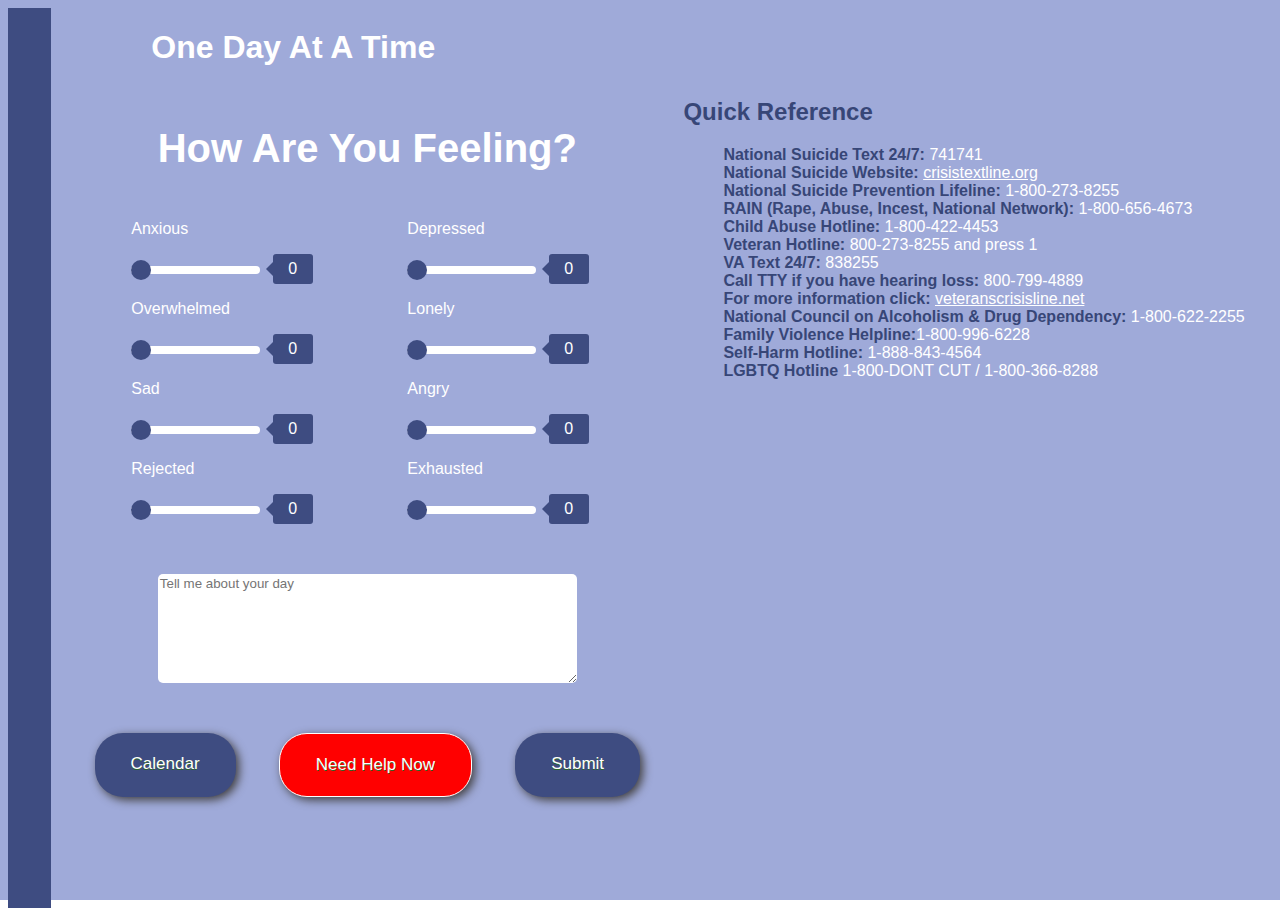
==== commit 18b959b2: "Merge pull request #82 from WCCI-one-day-at-a-time/responseBranch" ====
--- a/frontend-spa/index.html
+++ b/frontend-spa/index.html
@@ -114,6 +114,10 @@
                     <li><span class="hotline-title">VA Text 24/7: </span><span class="hotline-number">838255</span></li>
                     <li><span class="hotline-title">Call TTY if you have hearing loss: </span><span class="hotline-number">800-799-4889</span></li>
                     <li><span class="hotline-title">For more information click: </span><span><a href="https://www.veteranscrisisline.net/" target="_blank">veteranscrisisline.net</a></span></li>
+                    <li><span class="hotline-title">National Council on Alcoholism & Drug Dependency: </span><span class="hotline-number">1-800-622-2255</span></li>
+                    <li><span class="hotline-title">Family Violence Helpline:</span><span class="hotline-number">1-800-996-6228</span></li>
+                    <li><span class="hotline-title">Self-Harm Hotline: </span><span class="hotline-number">1-888-843-4564</span></li>
+                    <li><span class="hotline-title">LGBTQ Hotline </span><span class="hotline-number">1-800-DONT CUT / 1-800-366-8288</span></li>
                 </ul>
             </div>
         </section>
